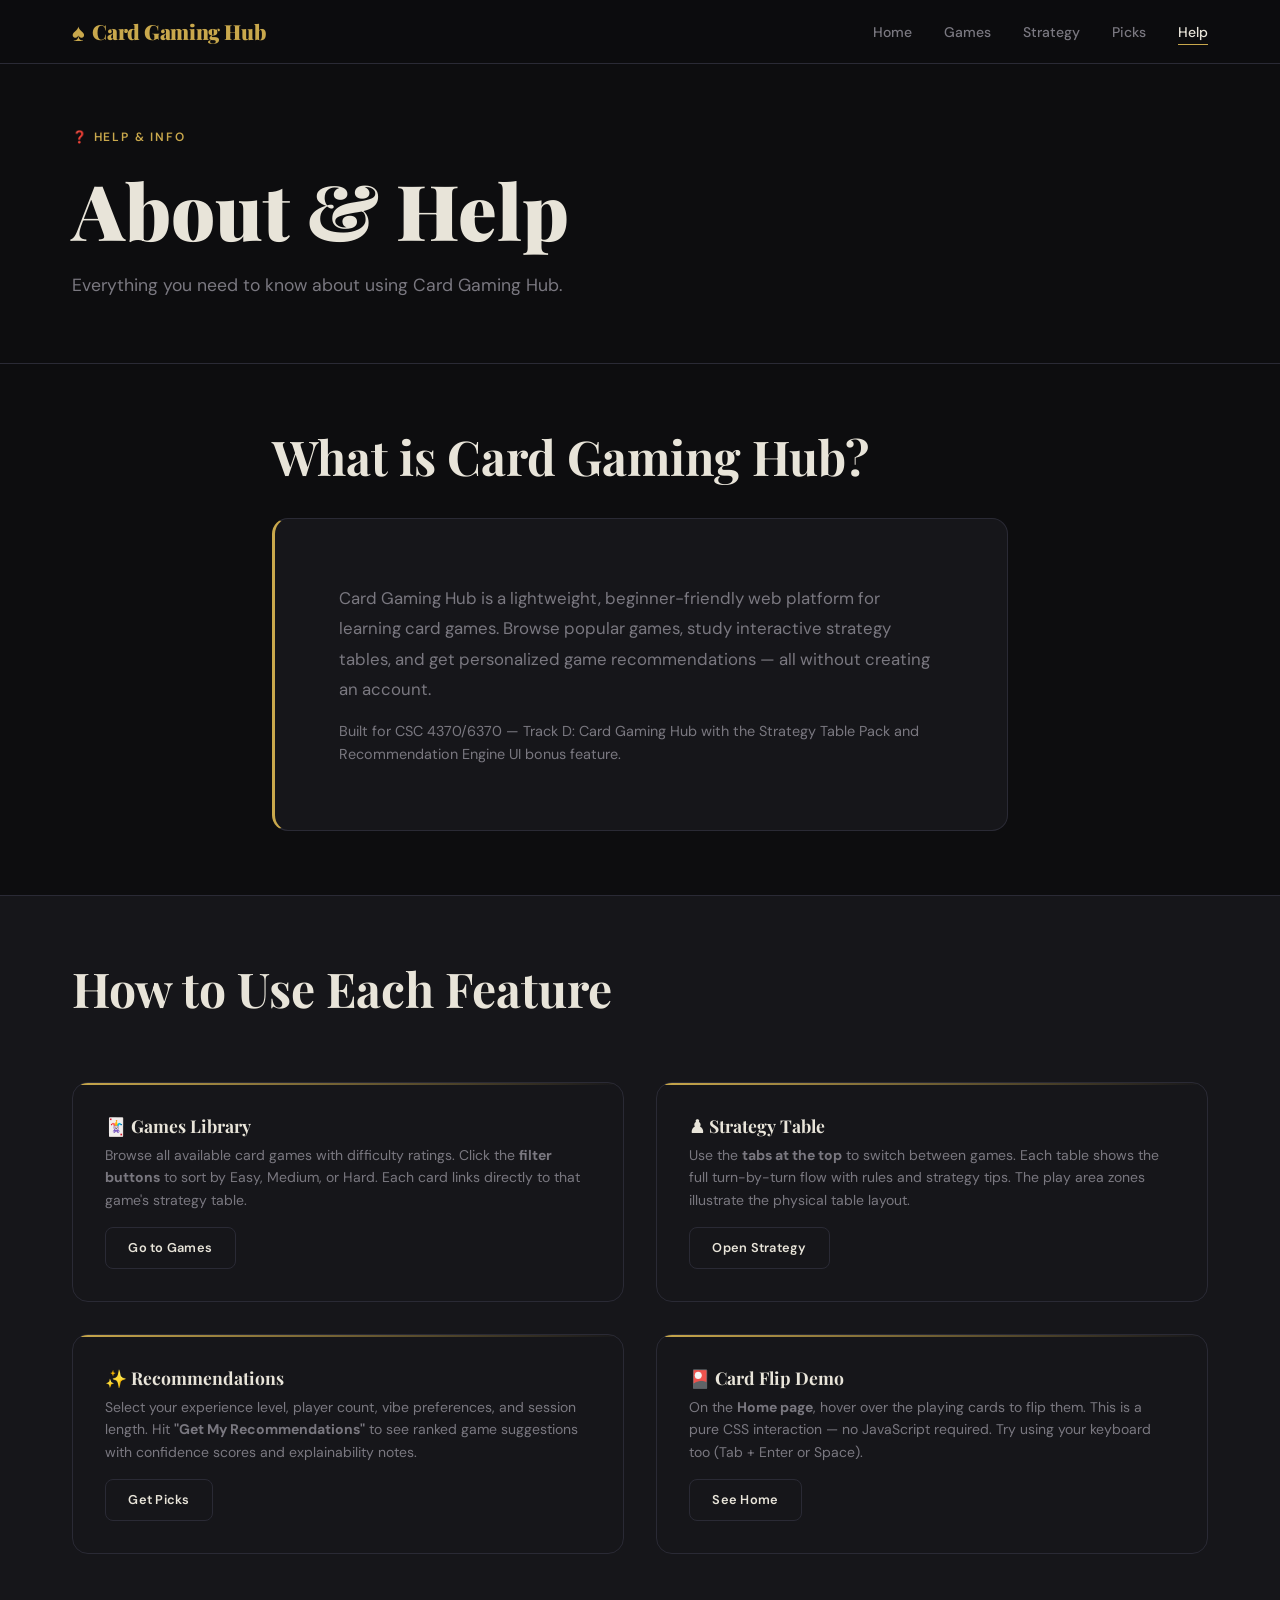
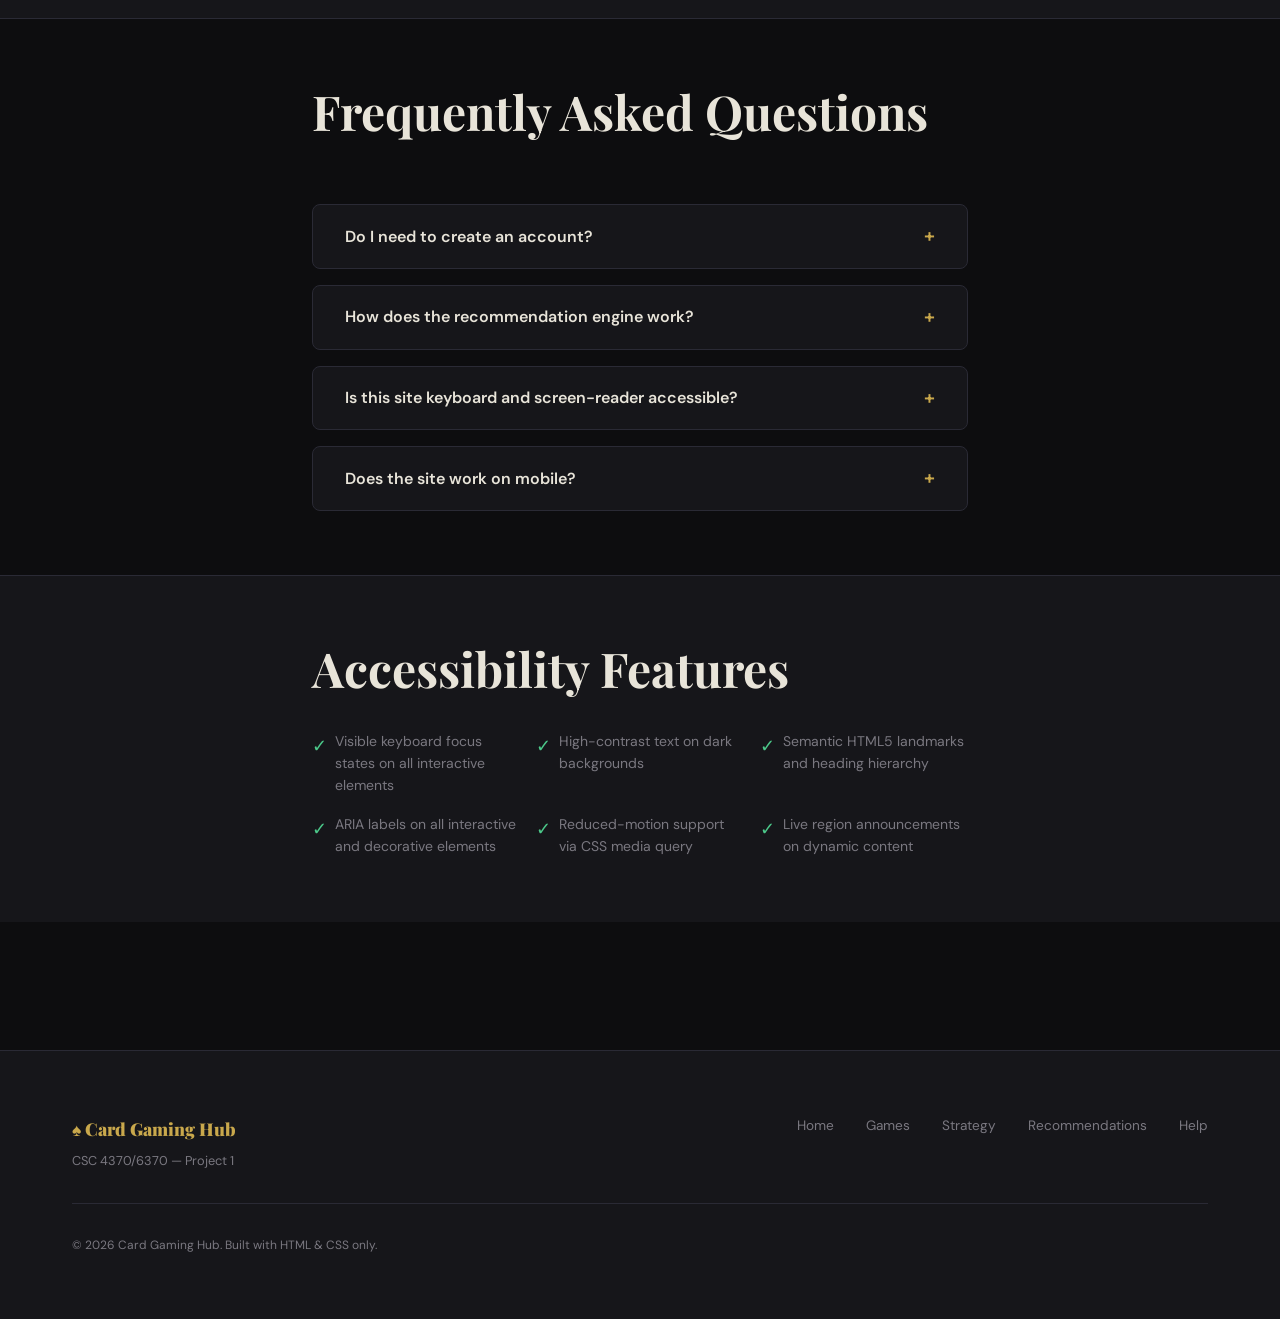
==== about.html @ 34201f4f "Add About and Strategy pages Add two new static HTML pages: about.html (Help & Info) and strategy.ht" ====
<!DOCTYPE html>
<html lang="en">
<head>
  <meta charset="UTF-8" />
  <meta name="viewport" content="width=device-width, initial-scale=1.0" />
  <meta name="description" content="Learn how to use Card Gaming Hub — help, FAQs, and feature guide." />
  <title>About & Help — Card Gaming Hub</title>
  <link rel="stylesheet" href="css/base.css" />
  <link rel="stylesheet" href="css/layout.css" />
  <link rel="stylesheet" href="css/components.css" />
  <link rel="stylesheet" href="css/animations.css" />
</head>
<body>

  <!-- ── Navigation ── -->
  <header role="banner">
    <nav class="navbar" aria-label="Main navigation">
      <div class="navbar__inner">
        <a href="index.html" class="navbar__logo" aria-label="Card Gaming Hub home">
          <span class="suit" aria-hidden="true">♠</span>
          Card Gaming Hub
        </a>
        <ul class="navbar__links" role="list">
          <li><a href="index.html">Home</a></li>
          <li><a href="games.html">Games</a></li>
          <li><a href="strategy.html">Strategy</a></li>
          <li><a href="recommendations.html">Picks</a></li>
          <li><a href="about.html" class="active" aria-current="page">Help</a></li>
        </ul>
      </div>
    </nav>
  </header>

  <main id="main-content">

    <!-- Page Hero -->
    <section class="page-hero" aria-labelledby="about-title">
      <div class="container">
        <p class="page-hero__eyebrow">❓ Help &amp; Info</p>
        <h1 id="about-title" class="page-hero__title anim-fade-up">About &amp; Help</h1>
        <p class="page-hero__subtitle anim-fade-up delay-1">
          Everything you need to know about using Card Gaming Hub.
        </p>
      </div>
    </section>

    <!-- About Section -->
    <section class="section" aria-labelledby="about-hub-title">
      <div class="container" style="max-width: 800px;">
        <h2 id="about-hub-title" class="anim-fade-up" style="margin-bottom: var(--space-lg);">What is Card Gaming Hub?</h2>
        <div class="anim-fade-up delay-1" style="
          background: var(--color-surface);
          border: 1px solid var(--color-border);
          border-radius: var(--radius-lg);
          padding: var(--space-xl);
          border-left: 3px solid var(--color-accent);
        ">
          <p style="font-size:1.05rem; line-height:1.8; color:var(--color-muted); margin-bottom: var(--space-md);">
            Card Gaming Hub is a lightweight, beginner-friendly web platform for learning card games. Browse popular games, study interactive strategy tables, and get personalized game recommendations — all without creating an account.
          </p>
          <p style="font-size:0.9rem; color: var(--color-muted);">
            Built for CSC 4370/6370 — Track D: Card Gaming Hub with the Strategy Table Pack and Recommendation Engine UI bonus feature.
          </p>
        </div>
      </div>
    </section>

    <!-- Feature Guide -->
    <section class="section" aria-labelledby="features-title" style="background: var(--color-surface); border-top: 1px solid var(--color-border); border-bottom: 1px solid var(--color-border);">
      <div class="container">
        <h2 id="features-title" class="anim-fade-up" style="margin-bottom: var(--space-xl);">How to Use Each Feature</h2>
        <div class="card-grid card-grid--2col">

          <div class="rec-card anim-fade-up delay-1">
            <h3 style="font-size:1.1rem; margin-bottom: var(--space-sm);">🃏 Games Library</h3>
            <p style="font-size:0.875rem; color:var(--color-muted); margin-bottom: var(--space-sm);">
              Browse all available card games with difficulty ratings. Click the <strong>filter buttons</strong> to sort by Easy, Medium, or Hard. Each card links directly to that game's strategy table.
            </p>
            <a href="games.html" class="btn btn--outline" style="font-size:0.8rem; margin-top: var(--space-sm);">Go to Games</a>
          </div>

          <div class="rec-card anim-fade-up delay-2">
            <h3 style="font-size:1.1rem; margin-bottom: var(--space-sm);">♟ Strategy Table</h3>
            <p style="font-size:0.875rem; color:var(--color-muted); margin-bottom: var(--space-sm);">
              Use the <strong>tabs at the top</strong> to switch between games. Each table shows the full turn-by-turn flow with rules and strategy tips. The play area zones illustrate the physical table layout.
            </p>
            <a href="strategy.html" class="btn btn--outline" style="font-size:0.8rem; margin-top: var(--space-sm);">Open Strategy</a>
          </div>

          <div class="rec-card anim-fade-up delay-3">
            <h3 style="font-size:1.1rem; margin-bottom: var(--space-sm);">✨ Recommendations</h3>
            <p style="font-size:0.875rem; color:var(--color-muted); margin-bottom: var(--space-sm);">
              Select your experience level, player count, vibe preferences, and session length. Hit <strong>"Get My Recommendations"</strong> to see ranked game suggestions with confidence scores and explainability notes.
            </p>
            <a href="recommendations.html" class="btn btn--outline" style="font-size:0.8rem; margin-top: var(--space-sm);">Get Picks</a>
          </div>

          <div class="rec-card anim-fade-up delay-4">
            <h3 style="font-size:1.1rem; margin-bottom: var(--space-sm);">🎴 Card Flip Demo</h3>
            <p style="font-size:0.875rem; color:var(--color-muted); margin-bottom: var(--space-sm);">
              On the <strong>Home page</strong>, hover over the playing cards to flip them. This is a pure CSS interaction — no JavaScript required. Try using your keyboard too (Tab + Enter or Space).
            </p>
            <a href="index.html" class="btn btn--outline" style="font-size:0.8rem; margin-top: var(--space-sm);">See Home</a>
          </div>

        </div>
      </div>
    </section>

    <!-- FAQ Section -->
    <section class="section" aria-labelledby="faq-title">
      <div class="container" style="max-width: 720px;">
        <h2 id="faq-title" class="anim-fade-up" style="margin-bottom: var(--space-xl);">Frequently Asked Questions</h2>

        <div class="anim-fade-up delay-1">
          <details style="
            background: var(--color-surface);
            border: 1px solid var(--color-border);
            border-radius: var(--radius-md);
            margin-bottom: var(--space-md);
            overflow: hidden;
          ">
            <summary style="
              padding: var(--space-md) var(--space-lg);
              font-weight: 600;
              cursor: pointer;
              list-style: none;
              display: flex;
              justify-content: space-between;
              align-items: center;
            " aria-label="Do I need to create an account?">
              Do I need to create an account?
              <span aria-hidden="true" style="color: var(--color-accent); font-size: 1.2rem;">+</span>
            </summary>
            <div style="padding: 0 var(--space-lg) var(--space-lg); color: var(--color-muted); font-size:0.875rem;">
              No account required. Card Gaming Hub is completely open — browse games, read strategies, and use the recommendation engine without signing up.
            </div>
          </details>

          <details style="
            background: var(--color-surface);
            border: 1px solid var(--color-border);
            border-radius: var(--radius-md);
            margin-bottom: var(--space-md);
            overflow: hidden;
          ">
            <summary style="
              padding: var(--space-md) var(--space-lg);
              font-weight: 600;
              cursor: pointer;
              list-style: none;
              display: flex;
              justify-content: space-between;
              align-items: center;
            " aria-label="How does the recommendation engine work?">
              How does the recommendation engine work?
              <span aria-hidden="true" style="color: var(--color-accent); font-size: 1.2rem;">+</span>
            </summary>
            <div style="padding: 0 var(--space-lg) var(--space-lg); color: var(--color-muted); font-size:0.875rem;">
              The recommendation UI matches your selected preferences (experience, player count, vibe, session length) against each game's attributes. The confidence percentage reflects how many of your preferences align with that game.
            </div>
          </details>

          <details style="
            background: var(--color-surface);
            border: 1px solid var(--color-border);
            border-radius: var(--radius-md);
            margin-bottom: var(--space-md);
            overflow: hidden;
          ">
            <summary style="
              padding: var(--space-md) var(--space-lg);
              font-weight: 600;
              cursor: pointer;
              list-style: none;
              display: flex;
              justify-content: space-between;
              align-items: center;
            " aria-label="Is this site accessible?">
              Is this site keyboard and screen-reader accessible?
              <span aria-hidden="true" style="color: var(--color-accent); font-size: 1.2rem;">+</span>
            </summary>
            <div style="padding: 0 var(--space-lg) var(--space-lg); color: var(--color-muted); font-size:0.875rem;">
              Yes. All interactive elements have visible focus states, proper ARIA labels, and semantic HTML5 landmarks. Animations respect the <code>prefers-reduced-motion</code> media query. High-contrast text is used throughout.
            </div>
          </details>

          <details style="
            background: var(--color-surface);
            border: 1px solid var(--color-border);
            border-radius: var(--radius-md);
            overflow: hidden;
          ">
            <summary style="
              padding: var(--space-md) var(--space-lg);
              font-weight: 600;
              cursor: pointer;
              list-style: none;
              display: flex;
              justify-content: space-between;
              align-items: center;
            " aria-label="Does the site work on mobile?">
              Does the site work on mobile?
              <span aria-hidden="true" style="color: var(--color-accent); font-size: 1.2rem;">+</span>
            </summary>
            <div style="padding: 0 var(--space-lg) var(--space-lg); color: var(--color-muted); font-size:0.875rem;">
              Yes — the layout is fully responsive using CSS Flexbox and Grid. It's been tested on desktop (1440px), tablet (768px), and mobile (375px) screen widths.
            </div>
          </details>
        </div>
      </div>
    </section>

    <!-- Accessibility Note -->
    <section class="section" aria-labelledby="a11y-title" style="background: var(--color-surface); border-top: 1px solid var(--color-border);">
      <div class="container" style="max-width: 720px;">
        <h2 id="a11y-title" class="anim-fade-up" style="margin-bottom: var(--space-lg);">Accessibility Features</h2>
        <div class="anim-fade-up delay-1" style="
          display: grid; grid-template-columns: repeat(auto-fill, minmax(200px, 1fr));
          gap: var(--space-md);
        " role="list">
          <div role="listitem" style="display:flex; gap:var(--space-sm); align-items:flex-start;">
            <span aria-hidden="true" style="color:var(--color-green); font-size:1.1rem; margin-top:2px;">✓</span>
            <span style="font-size:0.875rem; color:var(--color-muted);">Visible keyboard focus states on all interactive elements</span>
          </div>
          <div role="listitem" style="display:flex; gap:var(--space-sm); align-items:flex-start;">
            <span aria-hidden="true" style="color:var(--color-green); font-size:1.1rem; margin-top:2px;">✓</span>
            <span style="font-size:0.875rem; color:var(--color-muted);">High-contrast text on dark backgrounds</span>
          </div>
          <div role="listitem" style="display:flex; gap:var(--space-sm); align-items:flex-start;">
            <span aria-hidden="true" style="color:var(--color-green); font-size:1.1rem; margin-top:2px;">✓</span>
            <span style="font-size:0.875rem; color:var(--color-muted);">Semantic HTML5 landmarks and heading hierarchy</span>
          </div>
          <div role="listitem" style="display:flex; gap:var(--space-sm); align-items:flex-start;">
            <span aria-hidden="true" style="color:var(--color-green); font-size:1.1rem; margin-top:2px;">✓</span>
            <span style="font-size:0.875rem; color:var(--color-muted);">ARIA labels on all interactive and decorative elements</span>
          </div>
          <div role="listitem" style="display:flex; gap:var(--space-sm); align-items:flex-start;">
            <span aria-hidden="true" style="color:var(--color-green); font-size:1.1rem; margin-top:2px;">✓</span>
            <span style="font-size:0.875rem; color:var(--color-muted);">Reduced-motion support via CSS media query</span>
          </div>
          <div role="listitem" style="display:flex; gap:var(--space-sm); align-items:flex-start;">
            <span aria-hidden="true" style="color:var(--color-green); font-size:1.1rem; margin-top:2px;">✓</span>
            <span style="font-size:0.875rem; color:var(--color-muted);">Live region announcements on dynamic content</span>
          </div>
        </div>
      </div>
    </section>

  </main>

  <!-- ── Footer ── -->
  <footer class="site-footer" role="contentinfo">
    <div class="container">
      <div class="site-footer__inner">
        <div class="site-footer__brand">
          ♠ Card Gaming Hub
          <p>CSC 4370/6370 — Project 1</p>
        </div>
        <nav class="site-footer__nav" aria-label="Footer navigation">
          <a href="index.html">Home</a>
          <a href="games.html">Games</a>
          <a href="strategy.html">Strategy</a>
          <a href="recommendations.html">Recommendations</a>
          <a href="about.html">Help</a>
        </nav>
      </div>
      <div class="site-footer__bottom">
        &copy; 2026 Card Gaming Hub. Built with HTML &amp; CSS only.
      </div>
    </div>
  </footer>

  <script src="js/main.js"></script>
</body>
</html>
---- css/base.css ----
@import url('https://fonts.googleapis.com/css2?family=Playfair+Display:wght@400;700;900&family=DM+Sans:wght@300;400;500;600&display=swap');

/* ── CSS Custom Properties ── */
:root {
  /* Color Palette */
  --color-bg:        #0d0d0f;
  --color-surface:   #16161a;
  --color-surface-2: #1e1e24;
  --color-border:    #2a2a35;
  --color-accent:    #c9a84c;
  --color-accent-dim:#7a6030;
  --color-red:       #c94c4c;
  --color-green:     #4cc98a;
  --color-text:      #e8e4d9;
  --color-muted:     #7a7880;

  /* Typography */
  --font-display: 'Playfair Display', Georgia, serif;
  --font-body:    'DM Sans', sans-serif;

  /* Spacing Scale */
  --space-xs:  0.25rem;
  --space-sm:  0.5rem;
  --space-md:  1rem;
  --space-lg:  2rem;
  --space-xl:  4rem;
  --space-2xl: 8rem;

  /* Radii */
  --radius-sm: 4px;
  --radius-md: 8px;
  --radius-lg: 16px;
  --radius-xl: 24px;

  /* Shadows */
  --shadow-card: 0 4px 24px rgba(0,0,0,0.5);
  --shadow-glow: 0 0 32px rgba(201,168,76,0.15);

  /* Transitions */
  --transition-fast: 150ms ease;
  --transition-base: 300ms ease;
  --transition-slow: 600ms ease;
}

/* ── Reset ── */
*, *::before, *::after {
  box-sizing: border-box;
  margin: 0;
  padding: 0;
}

html {
  font-size: 16px;
  scroll-behavior: smooth;
}

body {
  font-family: var(--font-body);
  background-color: var(--color-bg);
  color: var(--color-text);
  line-height: 1.6;
  min-height: 100vh;
  -webkit-font-smoothing: antialiased;
}

img {
  max-width: 100%;
  display: block;
}

a {
  color: inherit;
  text-decoration: none;
}

ul, ol {
  list-style: none;
}

button {
  font-family: inherit;
  cursor: pointer;
  border: none;
  background: none;
}

/* ── Typography Scale ── */
h1, h2, h3, h4 {
  font-family: var(--font-display);
  line-height: 1.2;
}

h1 { font-size: clamp(2.5rem, 6vw, 5rem); font-weight: 900; }
h2 { font-size: clamp(1.8rem, 4vw, 3rem); font-weight: 700; }
h3 { font-size: clamp(1.2rem, 2.5vw, 1.8rem); font-weight: 700; }
h4 { font-size: 1.1rem; font-weight: 600; }

p { max-width: 65ch; }

/* ── Utility Classes ── */
.container {
  width: 100%;
  max-width: 1200px;
  margin: 0 auto;
  padding: 0 var(--space-lg);
}

.section {
  padding: var(--space-xl) 0;
}

.accent { color: var(--color-accent); }

.badge {
  display: inline-block;
  padding: 2px 10px;
  border-radius: 999px;
  font-size: 0.7rem;
  font-weight: 600;
  letter-spacing: 0.08em;
  text-transform: uppercase;
}
.badge--easy   { background: rgba(76,201,138,0.15); color: var(--color-green); border: 1px solid rgba(76,201,138,0.3); }
.badge--medium { background: rgba(201,168,76,0.15); color: var(--color-accent); border: 1px solid rgba(201,168,76,0.3); }
.badge--hard   { background: rgba(201,76,76,0.15);  color: var(--color-red);   border: 1px solid rgba(201,76,76,0.3); }

/* ── Reduced Motion ── */
@media (prefers-reduced-motion: reduce) {
  *, *::before, *::after {
    animation-duration: 0.01ms !important;
    transition-duration: 0.01ms !important;
  }
}
---- css/layout.css ----
/* ── Top Navigation ── */
.navbar {
  position: fixed;
  top: 0;
  left: 0;
  right: 0;
  z-index: 100;
  background: rgba(13,13,15,0.88);
  backdrop-filter: blur(12px);
  -webkit-backdrop-filter: blur(12px);
  border-bottom: 1px solid var(--color-border);
  height: 64px;
  display: flex;
  align-items: center;
}

.navbar__inner {
  display: flex;
  align-items: center;
  justify-content: space-between;
  width: 100%;
  max-width: 1200px;
  margin: 0 auto;
  padding: 0 var(--space-lg);
}

.navbar__logo {
  font-family: var(--font-display);
  font-size: 1.3rem;
  font-weight: 900;
  color: var(--color-accent);
  letter-spacing: -0.02em;
  display: flex;
  align-items: center;
  gap: var(--space-sm);
}

.navbar__logo .suit {
  font-size: 1.5rem;
}

.navbar__links {
  display: flex;
  gap: var(--space-lg);
  align-items: center;
}

.navbar__links a {
  font-size: 0.875rem;
  font-weight: 500;
  color: var(--color-muted);
  transition: color var(--transition-fast);
  position: relative;
  padding-bottom: 2px;
}

.navbar__links a::after {
  content: '';
  position: absolute;
  bottom: -2px;
  left: 0;
  width: 0;
  height: 1px;
  background: var(--color-accent);
  transition: width var(--transition-base);
}

.navbar__links a:hover,
.navbar__links a.active {
  color: var(--color-text);
}

.navbar__links a:hover::after,
.navbar__links a.active::after {
  width: 100%;
}

/* Focus state for accessibility */
.navbar__links a:focus-visible {
  outline: 2px solid var(--color-accent);
  outline-offset: 4px;
  border-radius: 2px;
}

/* ── Page Hero / Header ── */
.page-hero {
  padding-top: calc(64px + var(--space-xl));
  padding-bottom: var(--space-xl);
  border-bottom: 1px solid var(--color-border);
}

.page-hero__eyebrow {
  font-size: 0.75rem;
  font-weight: 600;
  letter-spacing: 0.15em;
  text-transform: uppercase;
  color: var(--color-accent);
  margin-bottom: var(--space-md);
}

.page-hero__title {
  margin-bottom: var(--space-md);
}

.page-hero__subtitle {
  font-size: 1.1rem;
  color: var(--color-muted);
  max-width: 55ch;
}

/* ── Card Grid ── */
.card-grid {
  display: grid;
  grid-template-columns: repeat(auto-fill, minmax(280px, 1fr));
  gap: var(--space-lg);
}

.card-grid--2col {
  grid-template-columns: repeat(auto-fill, minmax(380px, 1fr));
}

/* ── Game Card ── */
.game-card {
  background: var(--color-surface);
  border: 1px solid var(--color-border);
  border-radius: var(--radius-lg);
  overflow: hidden;
  transition: transform var(--transition-base), box-shadow var(--transition-base), border-color var(--transition-base);
  cursor: pointer;
}

.game-card:hover {
  transform: translateY(-6px);
  box-shadow: var(--shadow-glow);
  border-color: var(--color-accent-dim);
}

.game-card:focus-visible {
  outline: 2px solid var(--color-accent);
  outline-offset: 3px;
}

.game-card__visual {
  height: 140px;
  background: var(--color-surface-2);
  display: flex;
  align-items: center;
  justify-content: center;
  font-size: 4rem;
  position: relative;
  overflow: hidden;
}

.game-card__visual::before {
  content: '';
  position: absolute;
  inset: 0;
  background: linear-gradient(135deg, transparent 40%, rgba(201,168,76,0.06));
}

.game-card__body {
  padding: var(--space-lg);
}

.game-card__title {
  font-family: var(--font-display);
  font-size: 1.2rem;
  font-weight: 700;
  margin-bottom: var(--space-sm);
}

.game-card__desc {
  font-size: 0.875rem;
  color: var(--color-muted);
  margin-bottom: var(--space-md);
  max-width: 100%;
}

.game-card__footer {
  display: flex;
  align-items: center;
  justify-content: space-between;
}

.game-card__link {
  font-size: 0.8rem;
  font-weight: 600;
  color: var(--color-accent);
  display: flex;
  align-items: center;
  gap: 4px;
  transition: gap var(--transition-fast);
}

.game-card:hover .game-card__link {
  gap: 8px;
}

/* ── Footer ── */
.site-footer {
  background: var(--color-surface);
  border-top: 1px solid var(--color-border);
  padding: var(--space-xl) 0;
  margin-top: var(--space-2xl);
}

.site-footer__inner {
  display: flex;
  justify-content: space-between;
  align-items: flex-start;
  gap: var(--space-xl);
  flex-wrap: wrap;
}

.site-footer__brand {
  font-family: var(--font-display);
  font-size: 1.1rem;
  font-weight: 900;
  color: var(--color-accent);
}

.site-footer__brand p {
  font-family: var(--font-body);
  font-size: 0.8rem;
  color: var(--color-muted);
  font-weight: 400;
  margin-top: var(--space-sm);
}

.site-footer__nav {
  display: flex;
  gap: var(--space-lg);
  flex-wrap: wrap;
}

.site-footer__nav a {
  font-size: 0.85rem;
  color: var(--color-muted);
  transition: color var(--transition-fast);
}

.site-footer__nav a:hover {
  color: var(--color-text);
}

.site-footer__nav a:focus-visible {
  outline: 2px solid var(--color-accent);
  outline-offset: 3px;
  border-radius: 2px;
}

.site-footer__bottom {
  margin-top: var(--space-lg);
  padding-top: var(--space-lg);
  border-top: 1px solid var(--color-border);
  font-size: 0.75rem;
  color: var(--color-muted);
}

/* ── Responsive Layout ── */
@media (max-width: 768px) {
  .navbar__links {
    gap: var(--space-md);
  }

  .navbar__links a {
    font-size: 0.8rem;
  }

  .card-grid,
  .card-grid--2col {
    grid-template-columns: 1fr;
  }

  .site-footer__inner {
    flex-direction: column;
    gap: var(--space-lg);
  }
}

@media (max-width: 480px) {
  .navbar__links {
    gap: var(--space-sm);
  }
}
---- css/components.css ----
/* ── Buttons ── */
.btn {
  display: inline-flex;
  align-items: center;
  gap: var(--space-sm);
  padding: 0.6rem 1.4rem;
  border-radius: var(--radius-md);
  font-family: var(--font-body);
  font-size: 0.875rem;
  font-weight: 600;
  letter-spacing: 0.02em;
  cursor: pointer;
  transition: transform var(--transition-fast), box-shadow var(--transition-fast), background var(--transition-fast);
  border: none;
  text-decoration: none;
}

.btn:focus-visible {
  outline: 2px solid var(--color-accent);
  outline-offset: 3px;
}

.btn:active {
  transform: scale(0.97);
}

.btn--primary {
  background: var(--color-accent);
  color: #0d0d0f;
}

.btn--primary:hover {
  background: #d4b45a;
  box-shadow: 0 4px 20px rgba(201,168,76,0.35);
  transform: translateY(-1px);
}

.btn--outline {
  background: transparent;
  color: var(--color-text);
  border: 1px solid var(--color-border);
}

.btn--outline:hover {
  border-color: var(--color-accent);
  color: var(--color-accent);
  transform: translateY(-1px);
}

.btn--ghost {
  background: transparent;
  color: var(--color-muted);
  padding: 0.5rem;
}

.btn--ghost:hover {
  color: var(--color-text);
}

.btn--lg {
  padding: 0.85rem 2rem;
  font-size: 1rem;
}

/* ── Strategy Table ── */
.strategy-table-wrapper {
  overflow-x: auto;
  border-radius: var(--radius-lg);
  border: 1px solid var(--color-border);
}

.strategy-table {
  width: 100%;
  border-collapse: collapse;
  font-size: 0.9rem;
}

.strategy-table thead {
  background: var(--color-surface-2);
}

.strategy-table th {
  padding: var(--space-md) var(--space-lg);
  text-align: left;
  font-size: 0.75rem;
  font-weight: 600;
  letter-spacing: 0.1em;
  text-transform: uppercase;
  color: var(--color-muted);
  border-bottom: 1px solid var(--color-border);
}

.strategy-table td {
  padding: var(--space-md) var(--space-lg);
  border-bottom: 1px solid rgba(42,42,53,0.5);
  color: var(--color-text);
  vertical-align: top;
}

.strategy-table tbody tr {
  transition: background var(--transition-fast);
}

.strategy-table tbody tr:hover {
  background: rgba(201,168,76,0.04);
}

.strategy-table tbody tr:last-child td {
  border-bottom: none;
}

.strategy-table .turn-number {
  font-family: var(--font-display);
  font-weight: 700;
  color: var(--color-accent);
  white-space: nowrap;
}

.strategy-table .tip-cell {
  font-style: italic;
  font-size: 0.82rem;
  color: var(--color-muted);
}

/* ── Turn Indicator ── */
.turn-indicator {
  display: inline-flex;
  align-items: center;
  gap: var(--space-sm);
  padding: 4px 12px;
  border-radius: 999px;
  font-size: 0.75rem;
  font-weight: 600;
  letter-spacing: 0.05em;
}

.turn-indicator--active {
  background: rgba(76,201,138,0.12);
  color: var(--color-green);
  border: 1px solid rgba(76,201,138,0.25);
}

.turn-indicator--active::before {
  content: '';
  width: 6px;
  height: 6px;
  border-radius: 50%;
  background: var(--color-green);
  animation: pulse 1.5s ease-in-out infinite;
}

.turn-indicator--waiting {
  background: rgba(122,96,48,0.15);
  color: var(--color-accent-dim);
  border: 1px solid rgba(122,96,48,0.25);
}

/* ── Recommendation Card ── */
.rec-card {
  background: var(--color-surface);
  border: 1px solid var(--color-border);
  border-radius: var(--radius-lg);
  padding: var(--space-lg);
  position: relative;
  overflow: hidden;
  transition: transform var(--transition-base), border-color var(--transition-base);
}

.rec-card::before {
  content: '';
  position: absolute;
  top: 0;
  left: 0;
  right: 0;
  height: 2px;
  background: linear-gradient(90deg, var(--color-accent), transparent);
}

.rec-card:hover {
  transform: translateY(-4px);
  border-color: var(--color-accent-dim);
}

.rec-card__confidence {
  display: flex;
  align-items: center;
  gap: var(--space-sm);
  margin-bottom: var(--space-md);
}

.confidence-bar {
  flex: 1;
  height: 4px;
  background: var(--color-border);
  border-radius: 2px;
  overflow: hidden;
}

.confidence-bar__fill {
  height: 100%;
  background: linear-gradient(90deg, var(--color-accent-dim), var(--color-accent));
  border-radius: 2px;
  transition: width 800ms cubic-bezier(0.4,0,0.2,1);
}

.confidence-label {
  font-size: 0.7rem;
  font-weight: 700;
  color: var(--color-accent);
  white-space: nowrap;
}

.rec-card__why {
  font-size: 0.78rem;
  color: var(--color-muted);
  margin-top: var(--space-sm);
  padding: var(--space-sm) var(--space-md);
  background: var(--color-surface-2);
  border-radius: var(--radius-sm);
  border-left: 2px solid var(--color-accent-dim);
}

/* ── Preference Form ── */
.pref-group {
  margin-bottom: var(--space-lg);
}

.pref-group__label {
  display: block;
  font-size: 0.8rem;
  font-weight: 600;
  letter-spacing: 0.08em;
  text-transform: uppercase;
  color: var(--color-muted);
  margin-bottom: var(--space-sm);
}

.pref-options {
  display: flex;
  flex-wrap: wrap;
  gap: var(--space-sm);
}

.pref-option {
  position: relative;
}

.pref-option input[type="radio"],
.pref-option input[type="checkbox"] {
  position: absolute;
  opacity: 0;
  width: 0;
  height: 0;
}

.pref-option label {
  display: inline-flex;
  align-items: center;
  gap: 6px;
  padding: 6px 16px;
  border: 1px solid var(--color-border);
  border-radius: var(--radius-md);
  font-size: 0.85rem;
  cursor: pointer;
  transition: all var(--transition-fast);
  user-select: none;
}

.pref-option label:hover {
  border-color: var(--color-accent-dim);
  color: var(--color-accent);
}

.pref-option input:checked + label {
  background: rgba(201,168,76,0.12);
  border-color: var(--color-accent);
  color: var(--color-accent);
}

.pref-option input:focus-visible + label {
  outline: 2px solid var(--color-accent);
  outline-offset: 2px;
}

/* ── Zone Areas (Strategy) ── */
.play-area {
  display: grid;
  grid-template-columns: repeat(3, 1fr);
  gap: var(--space-md);
  margin: var(--space-lg) 0;
}

.zone {
  background: var(--color-surface);
  border: 1px dashed var(--color-border);
  border-radius: var(--radius-lg);
  padding: var(--space-lg);
  text-align: center;
  min-height: 120px;
  display: flex;
  flex-direction: column;
  align-items: center;
  justify-content: center;
  gap: var(--space-sm);
  transition: border-color var(--transition-base), background var(--transition-base);
}

.zone:hover {
  border-color: var(--color-accent-dim);
  background: var(--color-surface-2);
}

.zone__label {
  font-size: 0.7rem;
  font-weight: 700;
  letter-spacing: 0.12em;
  text-transform: uppercase;
  color: var(--color-muted);
}

.zone__icon {
  font-size: 2rem;
}

/* ── Mini Playing Card ── */
.mini-card {
  display: inline-flex;
  flex-direction: column;
  align-items: center;
  justify-content: space-between;
  width: 48px;
  height: 68px;
  background: var(--color-text);
  border-radius: 6px;
  padding: 4px;
  box-shadow: var(--shadow-card);
  font-weight: 900;
  font-family: var(--font-display);
  position: relative;
}

.mini-card.red { color: var(--color-red); }
.mini-card.black { color: #111; }

.mini-card__rank {
  font-size: 0.9rem;
  line-height: 1;
  align-self: flex-start;
}

.mini-card__suit {
  font-size: 1.3rem;
}

/* ── Keyframe Animations ── */
@keyframes pulse {
  0%, 100% { opacity: 1; transform: scale(1); }
  50%       { opacity: 0.5; transform: scale(0.8); }
}

@keyframes fadeInUp {
  from { opacity: 0; transform: translateY(20px); }
  to   { opacity: 1; transform: translateY(0); }
}

@keyframes fadeIn {
  from { opacity: 0; }
  to   { opacity: 1; }
}

@keyframes slideDown {
  from { opacity: 0; transform: translateY(-10px); }
  to   { opacity: 1; transform: translateY(0); }
}

/* ── Responsive Components ── */
@media (max-width: 768px) {
  .play-area {
    grid-template-columns: 1fr;
  }

  .strategy-table th,
  .strategy-table td {
    padding: var(--space-sm) var(--space-md);
  }
}
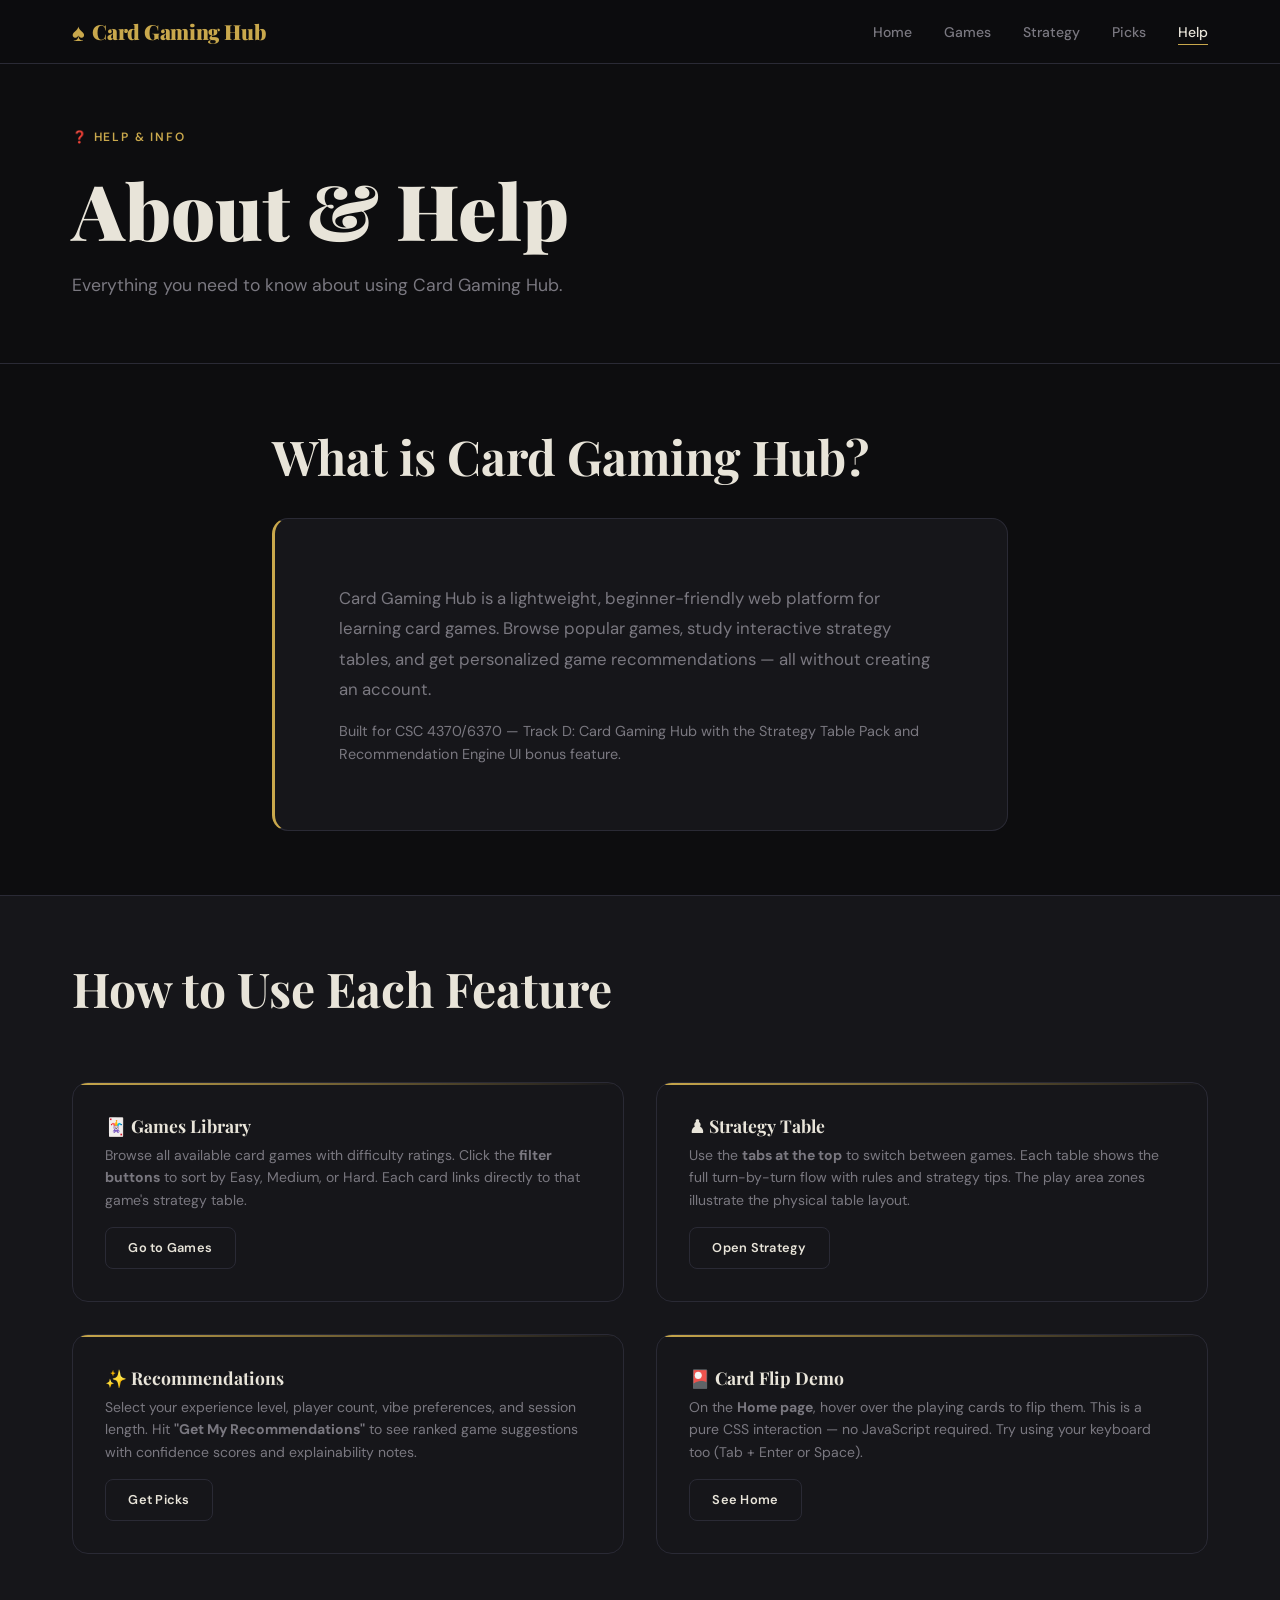
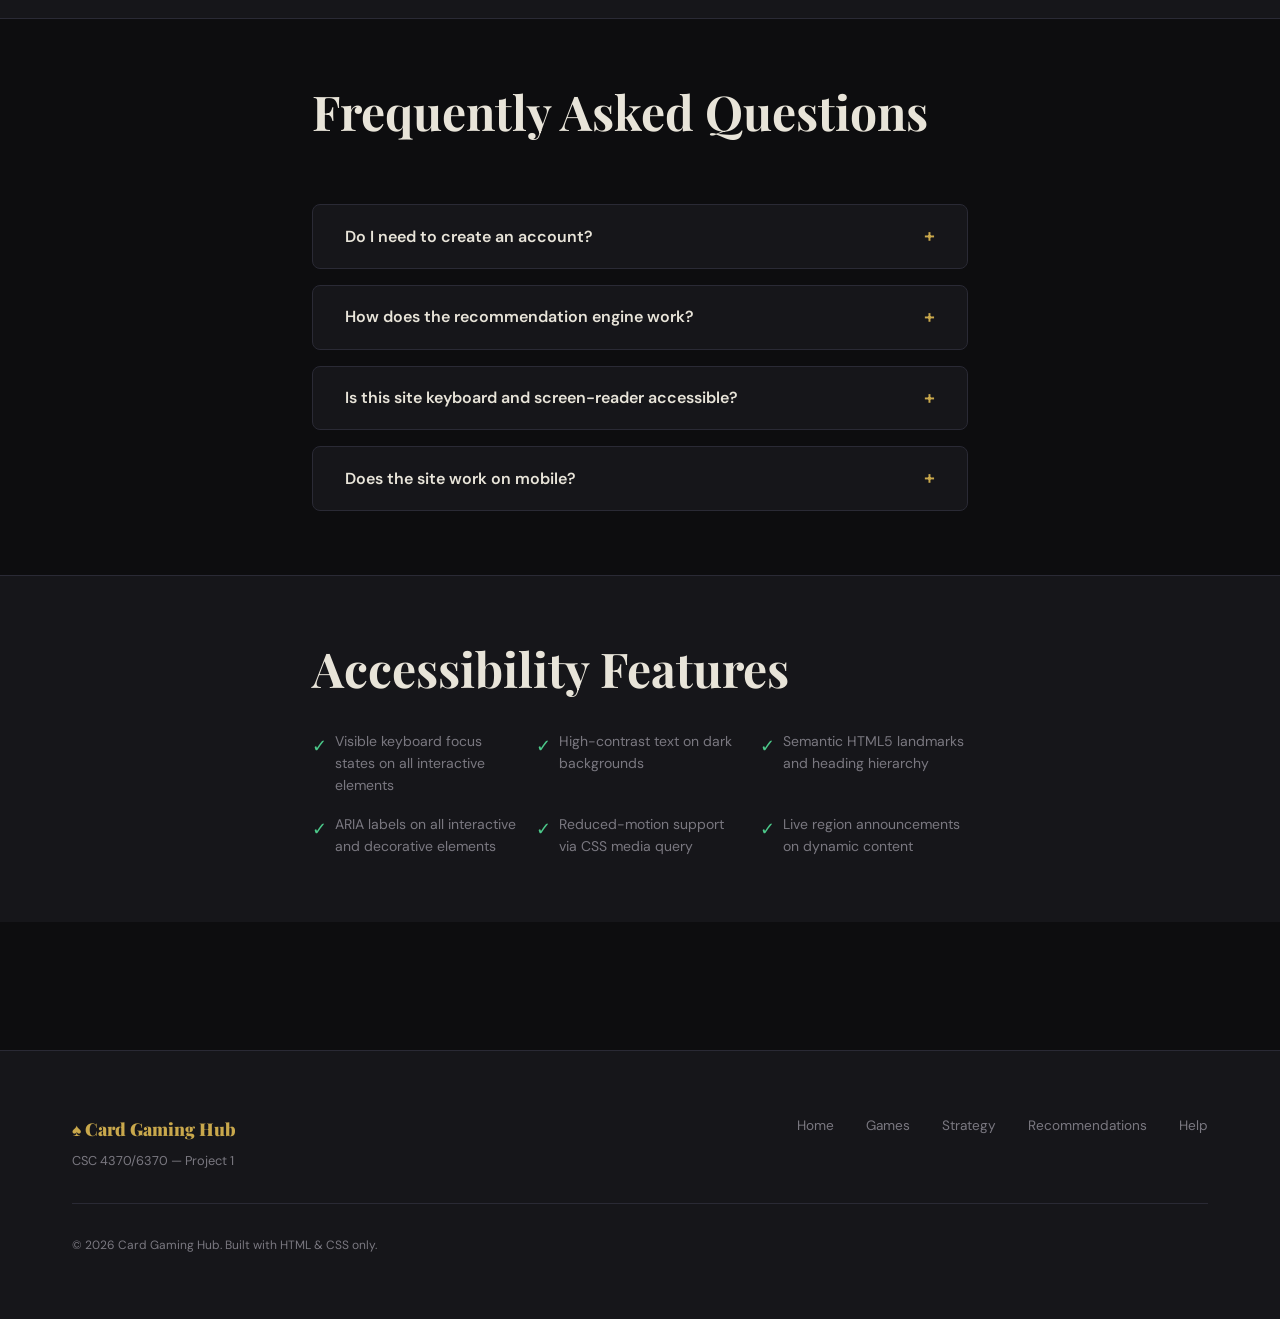
==== commit f417d109: "Remove main.js; add animations.css & rec page Delete main.js and remove its <script> includes from i" ====
--- a/about.html
+++ b/about.html
@@ -271,6 +271,5 @@
     </div>
   </footer>
 
-  <script src="js/main.js"></script>
 </body>
-</html>+</html>
--- a/css/animations.css
+++ b/css/animations.css
@@ -0,0 +1,244 @@
+/* ── Card Flip (CSS-only) ── */
+.flip-container {
+  perspective: 800px;
+}
+
+.flip-card {
+  width: 120px;
+  height: 168px;
+  position: relative;
+  transform-style: preserve-3d;
+  transition: transform 600ms cubic-bezier(0.4, 0, 0.2, 1);
+  cursor: pointer;
+}
+
+.flip-card:hover,
+.flip-card:focus-within {
+  transform: rotateY(180deg);
+}
+
+.flip-card__face {
+  position: absolute;
+  inset: 0;
+  backface-visibility: hidden;
+  -webkit-backface-visibility: hidden;
+  border-radius: var(--radius-md);
+  display: flex;
+  flex-direction: column;
+  align-items: center;
+  justify-content: center;
+}
+
+.flip-card__front {
+  background: var(--color-text);
+  color: #111;
+  font-family: var(--font-display);
+  font-weight: 900;
+  font-size: 2.5rem;
+}
+
+.flip-card__front.red { color: var(--color-red); }
+
+.flip-card__back {
+  background: var(--color-surface-2);
+  border: 1px solid var(--color-border);
+  transform: rotateY(180deg);
+  padding: var(--space-md);
+  text-align: center;
+}
+
+.flip-card__back h4 {
+  font-size: 0.85rem;
+  color: var(--color-accent);
+  margin-bottom: 6px;
+}
+
+.flip-card__back p {
+  font-size: 0.72rem;
+  color: var(--color-muted);
+  max-width: 100%;
+}
+
+/* ── Card Back Pattern ── */
+.card-back-pattern {
+  background-color: #1a2540;
+  background-image:
+    repeating-linear-gradient(
+      45deg,
+      rgba(201,168,76,0.08) 0px,
+      rgba(201,168,76,0.08) 1px,
+      transparent 1px,
+      transparent 8px
+    ),
+    repeating-linear-gradient(
+      -45deg,
+      rgba(201,168,76,0.08) 0px,
+      rgba(201,168,76,0.08) 1px,
+      transparent 1px,
+      transparent 8px
+    );
+  border: 2px solid rgba(201,168,76,0.3);
+}
+
+/* ── Page Entrance Animations ── */
+.anim-fade-up {
+  opacity: 0;
+  transform: translateY(24px);
+  animation: fadeInUp 0.6s ease forwards;
+}
+
+.anim-fade-in {
+  opacity: 0;
+  animation: fadeIn 0.5s ease forwards;
+}
+
+/* Staggered delays */
+.delay-1 { animation-delay: 0.1s; }
+.delay-2 { animation-delay: 0.2s; }
+.delay-3 { animation-delay: 0.3s; }
+.delay-4 { animation-delay: 0.4s; }
+.delay-5 { animation-delay: 0.5s; }
+.delay-6 { animation-delay: 0.6s; }
+
+/* ── Hover Transforms on Nav Cards ── */
+.nav-card {
+  background: var(--color-surface);
+  border: 1px solid var(--color-border);
+  border-radius: var(--radius-xl);
+  padding: var(--space-lg) var(--space-xl);
+  text-align: center;
+  cursor: pointer;
+  transition:
+    transform 250ms cubic-bezier(0.34, 1.56, 0.64, 1),
+    box-shadow var(--transition-base),
+    border-color var(--transition-base);
+  display: flex;
+  flex-direction: column;
+  align-items: center;
+  gap: var(--space-sm);
+  text-decoration: none;
+  color: inherit;
+}
+
+.nav-card:hover {
+  transform: translateY(-8px) scale(1.02);
+  box-shadow: var(--shadow-glow), var(--shadow-card);
+  border-color: var(--color-accent-dim);
+}
+
+.nav-card:focus-visible {
+  outline: 2px solid var(--color-accent);
+  outline-offset: 4px;
+}
+
+.nav-card__icon {
+  font-size: 2.5rem;
+  transition: transform 300ms cubic-bezier(0.34, 1.56, 0.64, 1);
+}
+
+.nav-card:hover .nav-card__icon {
+  transform: scale(1.2) rotate(-5deg);
+}
+
+.nav-card__title {
+  font-family: var(--font-display);
+  font-size: 1rem;
+  font-weight: 700;
+  color: var(--color-text);
+}
+
+.nav-card__desc {
+  font-size: 0.78rem;
+  color: var(--color-muted);
+  max-width: 20ch;
+}
+
+/* ── Deck Stack Animation ── */
+.deck-stack {
+  position: relative;
+  width: 100px;
+  height: 140px;
+}
+
+.deck-stack .stack-card {
+  position: absolute;
+  width: 80px;
+  height: 112px;
+  border-radius: var(--radius-md);
+  border: 1px solid rgba(201,168,76,0.2);
+  transition: transform var(--transition-base);
+}
+
+.deck-stack .stack-card:nth-child(1) { transform: rotate(-6deg); top: 12px; left: 10px; background: #1a2030; }
+.deck-stack .stack-card:nth-child(2) { transform: rotate(-2deg); top: 6px;  left: 10px; background: #1e2535; }
+.deck-stack .stack-card:nth-child(3) { transform: rotate(2deg);  top: 0;    left: 10px; background: var(--color-surface); }
+
+.deck-stack:hover .stack-card:nth-child(1) { transform: rotate(-12deg) translateX(-8px); }
+.deck-stack:hover .stack-card:nth-child(2) { transform: rotate(-4deg)  translateX(-3px); }
+.deck-stack:hover .stack-card:nth-child(3) { transform: rotate(4deg)   translateX(3px); }
+
+/* ── Suit Spinner (Hero decoration) ── */
+.suit-float {
+  position: absolute;
+  font-size: 1.5rem;
+  opacity: 0.06;
+  animation: floatSuit 8s ease-in-out infinite;
+  pointer-events: none;
+  user-select: none;
+}
+
+@keyframes floatSuit {
+  0%, 100% { transform: translateY(0) rotate(0deg); }
+  33%       { transform: translateY(-20px) rotate(8deg); }
+  66%       { transform: translateY(10px) rotate(-5deg); }
+}
+
+/* ── Slide-in Content Sections ── */
+.section-reveal {
+  opacity: 0;
+  transform: translateY(30px);
+  animation: fadeInUp 0.7s ease forwards;
+  animation-play-state: paused;
+}
+
+.section-reveal.visible {
+  animation-play-state: running;
+}
+
+/* ── Keyframes (shared / referenced by components.css) ── */
+@keyframes fadeInUp {
+  from { opacity: 0; transform: translateY(20px); }
+  to   { opacity: 1; transform: translateY(0); }
+}
+
+@keyframes fadeIn {
+  from { opacity: 0; }
+  to   { opacity: 1; }
+}
+
+/* ── Responsive Animations ── */
+@media (max-width: 768px) {
+  .flip-card {
+    width: 90px;
+    height: 126px;
+  }
+}
+
+/* ── Reduced Motion Override ── */
+@media (prefers-reduced-motion: reduce) {
+  .flip-card,
+  .nav-card,
+  .game-card,
+  .deck-stack .stack-card,
+  .suit-float {
+    transition: none;
+    animation: none;
+  }
+
+  .anim-fade-up,
+  .anim-fade-in {
+    opacity: 1;
+    transform: none;
+    animation: none;
+  }
+}
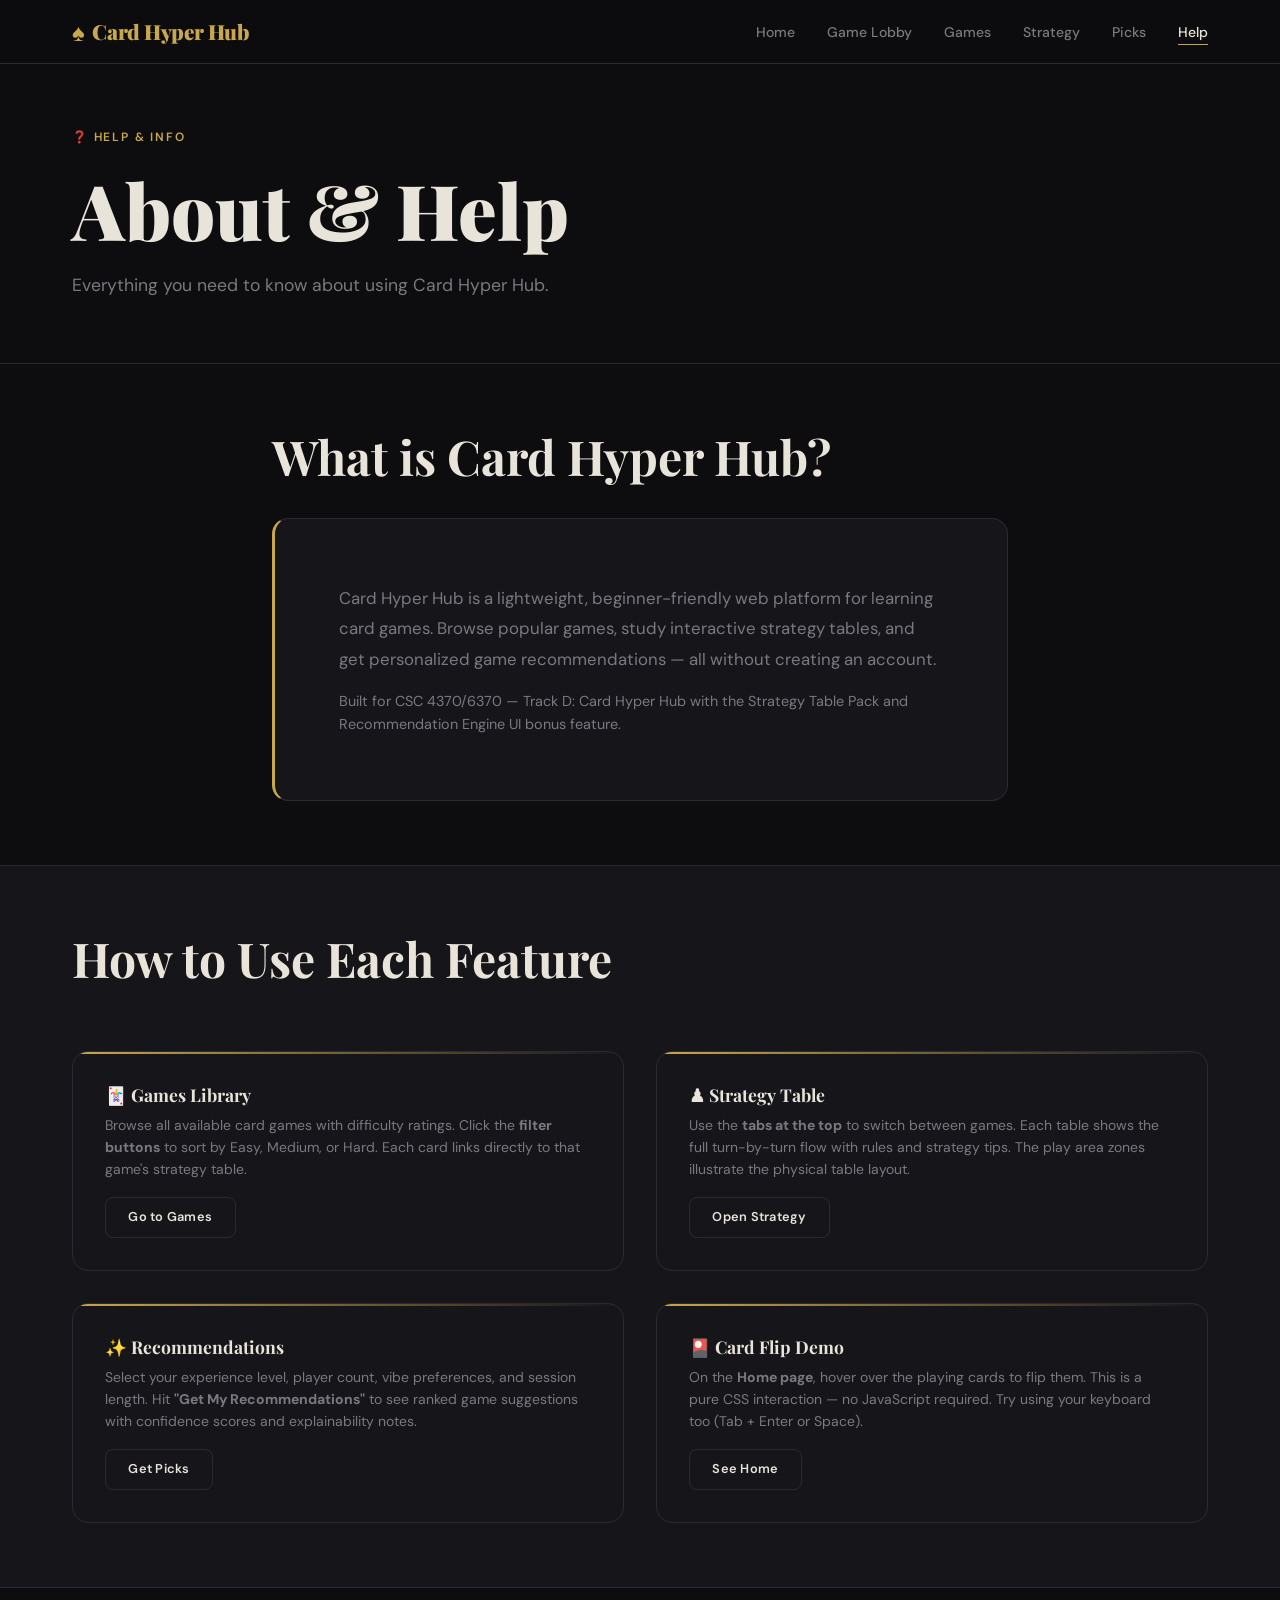
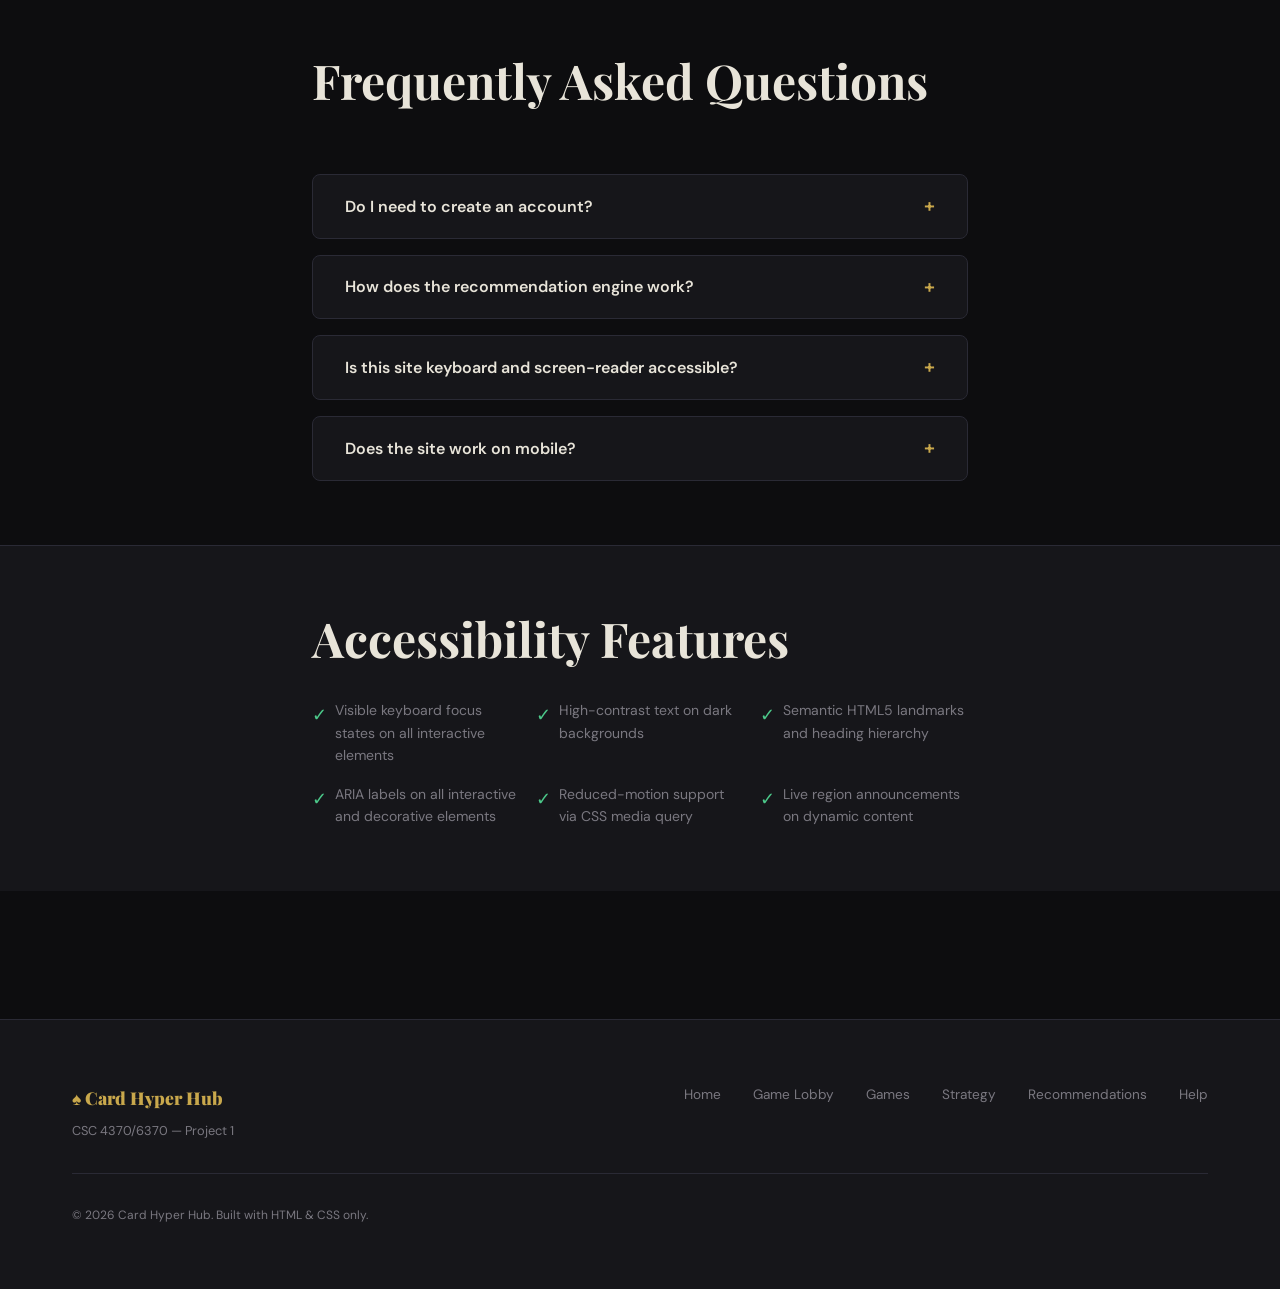
==== commit a0351344: "Add game lobby & card assets; rebrand Introduce a new Game Lobby (game-lobby.html) with UI, interact" ====
--- a/about.html
+++ b/about.html
@@ -3,8 +3,8 @@
 <head>
   <meta charset="UTF-8" />
   <meta name="viewport" content="width=device-width, initial-scale=1.0" />
-  <meta name="description" content="Learn how to use Card Gaming Hub — help, FAQs, and feature guide." />
-  <title>About & Help — Card Gaming Hub</title>
+  <meta name="description" content="Learn how to use Card Hyper Hub — help, FAQs, and feature guide." />
+  <title>About & Help — Card Hyper Hub</title>
   <link rel="stylesheet" href="css/base.css" />
   <link rel="stylesheet" href="css/layout.css" />
   <link rel="stylesheet" href="css/components.css" />
@@ -16,12 +16,13 @@
   <header role="banner">
     <nav class="navbar" aria-label="Main navigation">
       <div class="navbar__inner">
-        <a href="index.html" class="navbar__logo" aria-label="Card Gaming Hub home">
+        <a href="index.html" class="navbar__logo" aria-label="Card Hyper Hub home">
           <span class="suit" aria-hidden="true">♠</span>
-          Card Gaming Hub
+          Card Hyper Hub
         </a>
         <ul class="navbar__links" role="list">
           <li><a href="index.html">Home</a></li>
+          <li><a href="game-lobby.html">Game Lobby</a></li>
           <li><a href="games.html">Games</a></li>
           <li><a href="strategy.html">Strategy</a></li>
           <li><a href="recommendations.html">Picks</a></li>
@@ -36,10 +37,10 @@
     <!-- Page Hero -->
     <section class="page-hero" aria-labelledby="about-title">
       <div class="container">
-        <p class="page-hero__eyebrow">❓ Help &amp; Info</p>
-        <h1 id="about-title" class="page-hero__title anim-fade-up">About &amp; Help</h1>
+        <p class="page-hero__eyebrow">❓ Help & Info</p>
+        <h1 id="about-title" class="page-hero__title anim-fade-up">About & Help</h1>
         <p class="page-hero__subtitle anim-fade-up delay-1">
-          Everything you need to know about using Card Gaming Hub.
+          Everything you need to know about using Card Hyper Hub.
         </p>
       </div>
     </section>
@@ -47,7 +48,7 @@
     <!-- About Section -->
     <section class="section" aria-labelledby="about-hub-title">
       <div class="container" style="max-width: 800px;">
-        <h2 id="about-hub-title" class="anim-fade-up" style="margin-bottom: var(--space-lg);">What is Card Gaming Hub?</h2>
+        <h2 id="about-hub-title" class="anim-fade-up" style="margin-bottom: var(--space-lg);">What is Card Hyper Hub?</h2>
         <div class="anim-fade-up delay-1" style="
           background: var(--color-surface);
           border: 1px solid var(--color-border);
@@ -56,10 +57,10 @@
           border-left: 3px solid var(--color-accent);
         ">
           <p style="font-size:1.05rem; line-height:1.8; color:var(--color-muted); margin-bottom: var(--space-md);">
-            Card Gaming Hub is a lightweight, beginner-friendly web platform for learning card games. Browse popular games, study interactive strategy tables, and get personalized game recommendations — all without creating an account.
+            Card Hyper Hub is a lightweight, beginner-friendly web platform for learning card games. Browse popular games, study interactive strategy tables, and get personalized game recommendations — all without creating an account.
           </p>
           <p style="font-size:0.9rem; color: var(--color-muted);">
-            Built for CSC 4370/6370 — Track D: Card Gaming Hub with the Strategy Table Pack and Recommendation Engine UI bonus feature.
+            Built for CSC 4370/6370 — Track D: Card Hyper Hub with the Strategy Table Pack and Recommendation Engine UI bonus feature.
           </p>
         </div>
       </div>
@@ -133,7 +134,7 @@
               <span aria-hidden="true" style="color: var(--color-accent); font-size: 1.2rem;">+</span>
             </summary>
             <div style="padding: 0 var(--space-lg) var(--space-lg); color: var(--color-muted); font-size:0.875rem;">
-              No account required. Card Gaming Hub is completely open — browse games, read strategies, and use the recommendation engine without signing up.
+              No account required. Card Hyper Hub is completely open — browse games, read strategies, and use the recommendation engine without signing up.
             </div>
           </details>
 
@@ -254,11 +255,12 @@
     <div class="container">
       <div class="site-footer__inner">
         <div class="site-footer__brand">
-          ♠ Card Gaming Hub
+          ♠ Card Hyper Hub
           <p>CSC 4370/6370 — Project 1</p>
         </div>
         <nav class="site-footer__nav" aria-label="Footer navigation">
           <a href="index.html">Home</a>
+          <a href="game-lobby.html">Game Lobby</a>
           <a href="games.html">Games</a>
           <a href="strategy.html">Strategy</a>
           <a href="recommendations.html">Recommendations</a>
@@ -266,10 +268,10 @@
         </nav>
       </div>
       <div class="site-footer__bottom">
-        &copy; 2026 Card Gaming Hub. Built with HTML &amp; CSS only.
+        &copy; 2026 Card Hyper Hub. Built with HTML & CSS only.
       </div>
     </div>
   </footer>
 
 </body>
-</html>
+</html>
